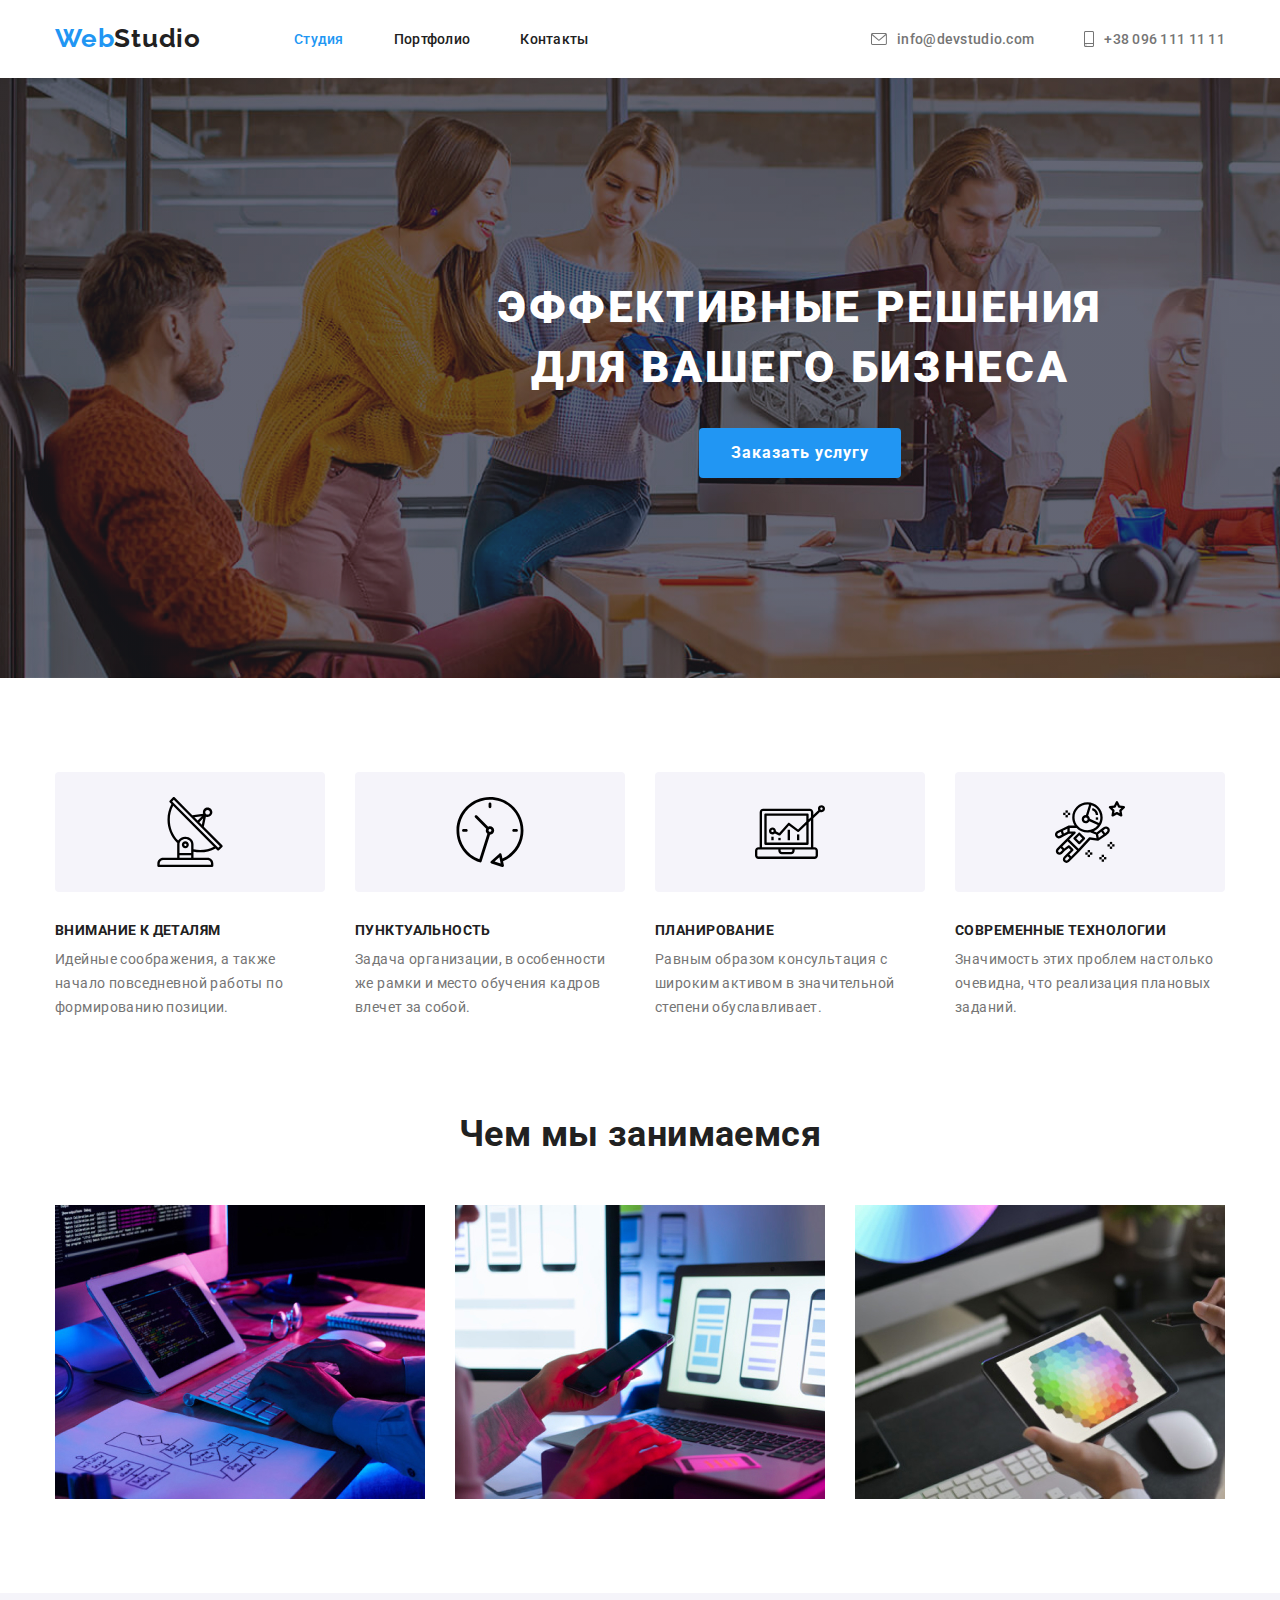
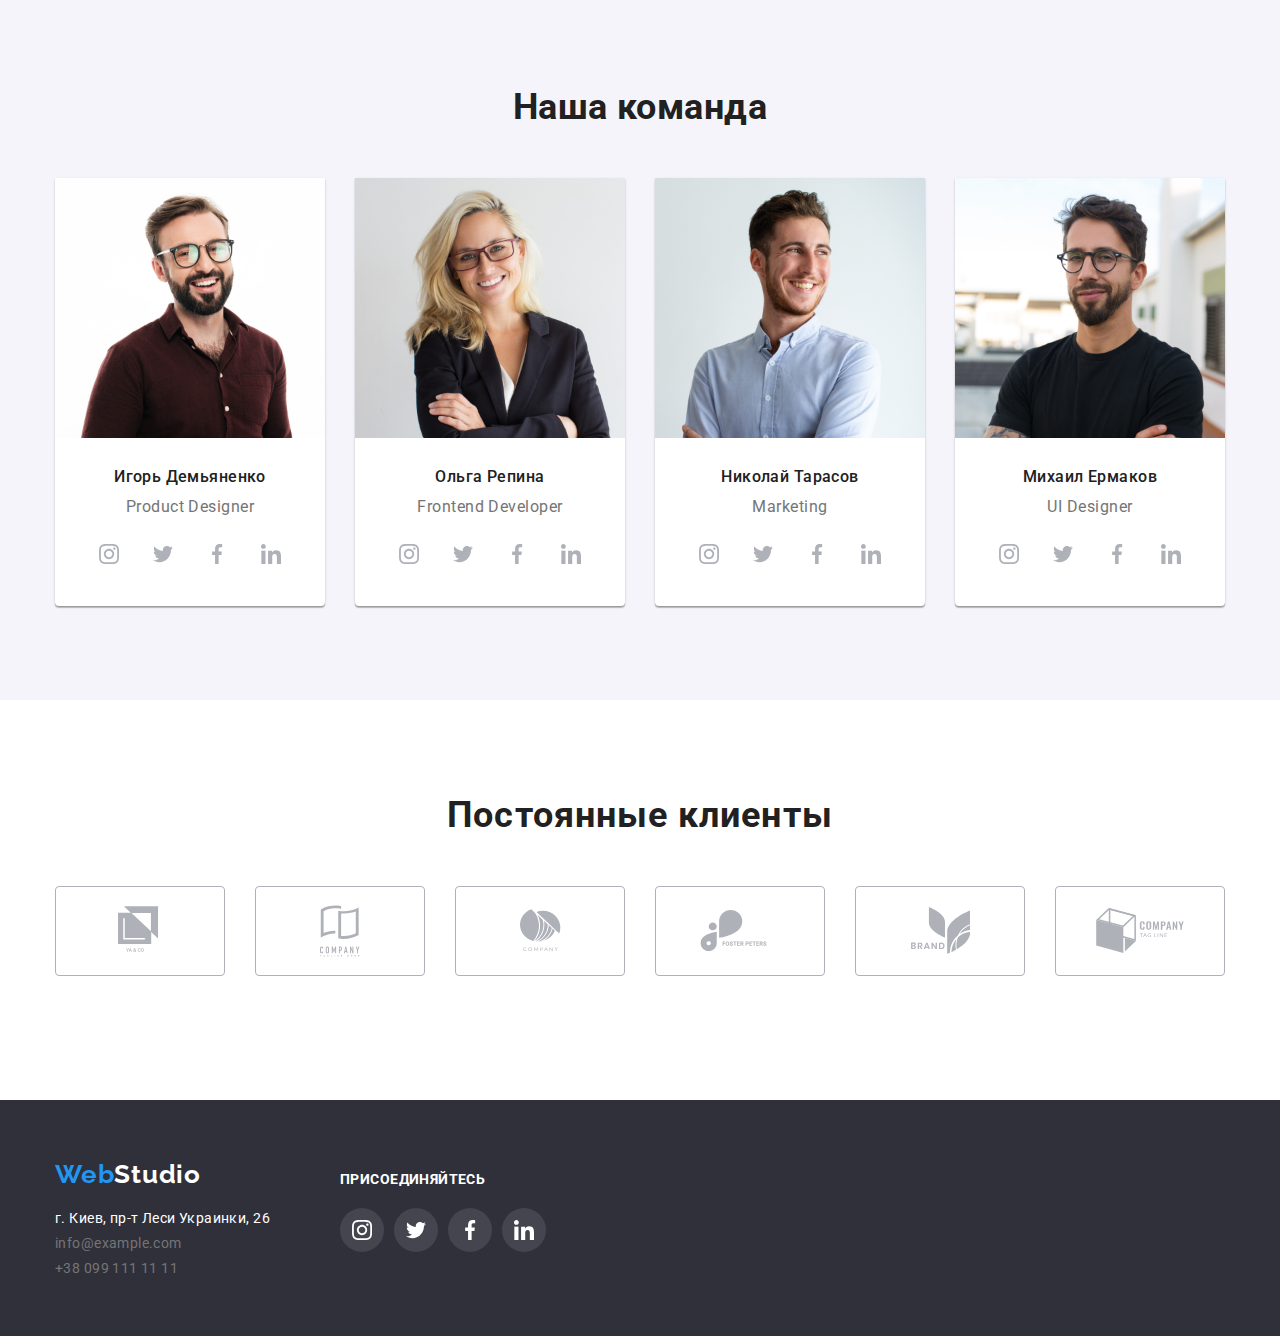
==== homework5/index.html @ 6146c53e "Add files via upload" ====
<!DOCTYPE html>
<html lang="ru-UA">
  <head>
    <meta charset="UTF-8" />
    <meta name="viewport" content="width=device-width, initial-scale=1.0" />
    <title>Студия</title>
    <link href="https://fonts.googleapis.com/css2?family=Raleway:wght@700&display=swap" rel="stylesheet">
    <link href="https://fonts.googleapis.com/css2?family=Raleway:wght@700&family=Roboto:wght@400;500;700;900&display=swap" rel="stylesheet">
    <link rel="stylesheet" href=" https://cdnjs.cloudflare.com/ajax/libs/modern-normalize/1.0.0/modern-normalize.min.css">
    <link rel="stylesheet" href="css/style.css">
  </head>
  <body>
    <header class="header">
      <div class="container header-container">
      <nav class="navigation">
        <a href="./" class="logohed link">Web<span class="logo-first">Studio</span></a>
        <ul class="list menu">
          <li class="menu-item current"><a href="" class="studio link menu-link current">Студия</a></li>
          <li class="menu-item"><a href="portfolio.html" class="link menu-link">Портфолио</a></li>
          <li class="menu-item"><a href="#contacs" class="link menu-link">Контакты</a></li>
        </ul>
      </nav>
        <ul class="list menu">
          <li class="menu-item">
            <a href="mailto:info@devstudio.com" class="mail link">
            <svg class="contacts-icon-mail">
              <use href="./img/sprite.svg.svg#envelope-hover">
              </use>
          </svg>
          info@devstudio.com</a>
          </li>
          <li class="menu-item">
            <a href="tel:+380961111111" class="phone link"> 
            <svg class="contacts-icon-phone">
              <use href="./img/sprite.svg.svg#Vector">
              </use>
          </svg>
          +38 096 111 11 11</a>
          </li>
        </ul>
      </div>
    </header>
      <section class="hero dark-bg hero-bag ">
        <div class="container-hero ">
          <div class="hero-content">
        <h1 class="page-title title">Эффективные решения <br> для вашего бизнеса</h1>
        <button type="button" class="btn hero-btn">Заказать услугу</button>
          </div>
        </div>
      </section>
    <section class="about">
      <div class="container">
        <h2 class="visually-hidden">Плюсы команды</h2>
      <ul class="list skills-list">
        <li class="skills-item">
          <div class="grey-box">
            <svg width="70" height="70">
                <use href="./img/sprite.svg.svg#antenna-1"></use>
            </svg>
        </div>
          <h3 class="zadacha title">Внимание к деталям</h3>
          <p class="text">
            Идейные соображения, а также начало повседневной работы по
            формированию позиции.
          </p>
        </li>
        <li class="skills-item">
          <div class="grey-box">
            <svg width="70" height="70">
                <use href="./img/sprite.svg.svg#clock-1"></use>
            </svg>
        </div>
          <h3 class="zadacha title">Пунктуальность</h3>
          <p class="text">
            Задача организации, в особенности же рамки и место обучения кадров
            влечет за собой.
          </p>
        </li>
        <li class="skills-item">
          <div class="grey-box">
            <svg width="70" height="70">
                <use href="./img/sprite.svg.svg#diagram-1"></use>
            </svg>
        </div>
          <h3 class="zadacha title">Планирование</h3>
          <p class="text">
            Равным образом консультация с широким активом в значительной степени
            обуславливает.
          </p>
        </li>
        <li class="skills-item">
          <div class="grey-box">
            <svg width="70" height="70">
                <use href="./img/sprite.svg.svg#astronaut-1"></use>
            </svg>
        </div>
          <h3 class="zadacha title">Современные технологии</h3>
          <p class="text">
            Значимость этих проблем настолько очевидна, что реализация плановых
            заданий.
          </p>
        </li>
      </ul>
    </div>
    </section>
  
    <section class="about whatwedo">
      <div class="container">
      <h2 class="whatwedo title section-title">Чем мы занимаемся</h2>
      <ul class="list whatwedo-list ">
        <li class="whatwedo-item">
          <img
            src="img/img.jpg"
            width="370"
            height="294"
            alt="написание кода"
          />
        </li>
        <li class="whatwedo-item">
          <img
            src="img/img(1).jpg"
            width="370"
            height="294"
            alt="создание приложений"
          />
        </li>
        <li class="whatwedo-item">
          <img
            src="img/img(2).jpg"
            width="370"
            height="294"
            alt="дизайнер с планшетом"
          />
        </li>
      </ul>
    </div>
    </section>
  
    <section class=" about team-bg">
      <div class="container">
      <h2 class="title section-title">Наша команда</h2>
      <ul class="list team-list">
        <li class="team-item">
          <img class="photo-team"
            src="img/img(3).jpg"
            width="270"
            height="260"
            alt="Игорь Демьяненко.Product Designer."
          />
          <h3 class="name">Игорь Демьяненко</h3>
          <p class="team-position">Product Designer</p>
          <ul class="list social-icons">
            <li class="social-icons-item">
              <a href="https://instagram.com/" target="_blank" rel="noopener noreferer" aria-label="Instagram">
                <div class="circle">
             <svg class="social-icons-svg">
               <use href="./img/sprite.svg.svg#instagram-2"></use>
             </svg>
            </div>
             </a>
           </li>
              <li class="social-icons-item">
                <a href="https://twitter.com/" target="_blank" rel="noopener noreferer" aria-label="Twitter">
                  <div class="circle">
               <svg class="social-icons-svg">
                 <use href="./img/sprite.svg.svg#twitter-1"></use>
               </svg>
              </div>
             </a>
           </li>
              <li class="social-icons-item">
                <a href="https://facebook.com/" target="_blank" rel="noopener noreferer" aria-label="Facebook">
                  <div class="circle">
                    <svg class="social-icons-svg">
                      <use href="./img/sprite.svg.svg#facebook-1"></use>
                    </svg>
                   </div>
             </a>
           </li>
              <li class="social-icons-item">
                <a href="https://linkedin.com/" target="_blank" rel="noopener noreferer" aria-label="Linkedin">
                  <div class="circle">
               <svg class="social-icons-svg">
                 <use href="./img/sprite.svg.svg#linkedin-1"></use>
               </svg>
              </div>
             </a>
           </li>
           </ul>
        </li>
        <li class="team-item">
          <img class="photo-team"
            src="img/img(4).jpg"
            width="270"
            height="260"
            alt="Ольга Репина.Frontend Developer."
          />
          <h3 class="name">Ольга Репина</h3>
          <p class="team-position">Frontend Developer</p>
          <ul class="list social-icons">
            <li class="social-icons-item">
              <a href="https://instagram.com/" target="_blank" rel="noopener noreferer" aria-label="Instagram">
                <div class="circle">
             <svg class="social-icons-svg">
               <use href="./img/sprite.svg.svg#instagram-2"></use>
             </svg>
            </div>
             </a>
           </li>
              <li class="social-icons-item">
                <a href="https://twitter.com/" target="_blank" rel="noopener noreferer" aria-label="Twitter">
                  <div class="circle">
               <svg class="social-icons-svg">
                 <use href="./img/sprite.svg.svg#twitter-1"></use>
               </svg>
              </div>
             </a>
           </li>
              <li class="social-icons-item">
                <a href="https://facebook.com/" target="_blank" rel="noopener noreferer" aria-label="Facebook">
                  <div class="circle">
                    <svg class="social-icons-svg">
                      <use href="./img/sprite.svg.svg#facebook-1"></use>
                    </svg>
                   </div>
             </a>
           </li>
              <li class="social-icons-item">
                <a href="https://linkedin.com/" target="_blank" rel="noopener noreferer" aria-label="Linkedin">
                  <div class="circle">
               <svg class="social-icons-svg">
                 <use href="./img/sprite.svg.svg#linkedin-1"></use>
               </svg>
              </div>
             </a>
           </li>
           </ul>
        </li>
        <li class="team-item">
          <img class="photo-team"
            src="img/img(5).jpg"
            width="270"
            height="260"
            alt="Николай Тарасов.Marketing."
          />
          <h3 class="name">Николай Тарасов</h3>
          <p class="team-position">Marketing</p>
          <ul class="list social-icons">
            <li class="social-icons-item">
              <a href="https://instagram.com/" target="_blank" rel="noopener noreferer" aria-label="Instagram">
                <div class="circle">
             <svg class="social-icons-svg">
               <use href="./img/sprite.svg.svg#instagram-2"></use>
             </svg>
            </div>
             </a>
           </li>
              <li class="social-icons-item">
                <a href="https://twitter.com/" target="_blank" rel="noopener noreferer" aria-label="Twitter">
                  <div class="circle">
               <svg class="social-icons-svg">
                 <use href="./img/sprite.svg.svg#twitter-1"></use>
               </svg>
              </div>
             </a>
           </li>
              <li class="social-icons-item">
                <a href="https://facebook.com/" target="_blank" rel="noopener noreferer" aria-label="Facebook">
                  <div class="circle">
                    <svg class="social-icons-svg">
                      <use href="./img/sprite.svg.svg#facebook-1"></use>
                    </svg>
                   </div>
             </a>
           </li>
              <li class="social-icons-item">
                <a href="https://linkedin.com/" target="_blank" rel="noopener noreferer" aria-label="Linkedin">
                  <div class="circle">
               <svg class="social-icons-svg">
                 <use href="./img/sprite.svg.svg#linkedin-1"></use>
               </svg>
              </div>
             </a>
           </li>
           </ul>
        </li>
        <li class="team-item">
          <img class="photo-team"
            src="img/img(6).jpg"
            width="270"
            height="260"
            alt="Михаил Ермаков.UI Designe"
          />
          <h3 class="name">Михаил Ермаков</h3>
          <p class="team-position">UI Designer</p>
          <ul class="list social-icons">
            <li class="social-icons-item">
              <a href="https://instagram.com/" target="_blank" rel="noopener noreferer" aria-label="Instagram">
                <div class="circle">
             <svg class="social-icons-svg">
               <use href="./img/sprite.svg.svg#instagram-2"></use>
             </svg>
            </div>
             </a>
           </li>
              <li class="social-icons-item">
                <a href="https://twitter.com/" target="_blank" rel="noopener noreferer" aria-label="Twitter">
                  <div class="circle">
               <svg class="social-icons-svg">
                 <use href="./img/sprite.svg.svg#twitter-1"></use>
               </svg>
              </div>
             </a>
           </li>
              <li class="social-icons-item">
                <a href="https://facebook.com/" target="_blank" rel="noopener noreferer" aria-label="Facebook">
                  <div class="circle">
                    <svg class="social-icons-svg">
                      <use href="./img/sprite.svg.svg#facebook-1"></use>
                    </svg>
                   </div>
             </a>
           </li>
              <li class="social-icons-item">
                <a href="https://linkedin.com/" target="_blank" rel="noopener noreferer" aria-label="Linkedin">
                  <div class="circle">
               <svg class="social-icons-svg">
                 <use href="./img/sprite.svg.svg#linkedin-1"></use>
               </svg>
              </div>
             </a>
           </li>
           </ul>
        </li>
      </ul>
    </div>
    </section>
    <section class="section-clients">
      <div class="container">
        <h3 class="title section-title client">Постоянные клиенты</h3>
        <ul class="list social-icons">
          <li class="company-icons-item">
            <a href="">
            <div class="clients-box"><svg class="client-svg" width="44.27" height="49.23">
              <use href="./img/sprite.svg.svg#logo-1"></use>
            </svg>
          </div>
        </a>
          </li>
          <li class="company-icons-item ">
            <a href="">
            <div class="clients-box"><svg class="client-svg" width="40" height="52">
              <use href="./img/sprite.svg.svg#logo-2"></use>
            </svg>
          </div>
        </a>
          </li>
          <li class="company-icons-item ">
            <a href="">
            <div class="clients-box"><svg class="client-svg" width="41" height="42.6">
              <use href="./img/sprite.svg.svg#logo-3"></use>
            </svg>
          </div>
        </a>
          </li>
          <li class="company-icons-item ">
            <a href="">
            <div class="clients-box"><svg class="client-svg client-svg4">
              <use href="./img/sprite.svg.svg#logo-4"></use>
            </svg>
          </div>
        </a>
          </li>
          <li class="company-icons-item ">
            <a href="">
            <div class="clients-box"><svg class="client-svg" width="59" height="47">
              <use href="./img/sprite.svg.svg#logo-5"></use>
            </svg>
          </div>
        </a>
          </li>
          <li class="company-icons-item ">
            <a href="">
            <div class="clients-box"><svg class="client-svg" width="88.48" height="45.44">
              <use href="./img/sprite.svg.svg#logo-6"></use>
            </svg>
          </div>
        </a>
          </li>
        </ul>
      </div>
    </section>
  
    <footer class="fotter dark-bg">
      <div class="wrapper container">
      <div>
      <a href="./" class="logofot link">Web<span class="logo-part">Studio</span></a>
      <address id="contacs">
      <ul class="list">
          <li class="footer-item"><a class="address link" href="https://goo.gl/maps/JA8xkYr5c1R22i3h6" target="_blank" rel="noopener noreferer">г. Киев, пр-т Леси Украинки, 26</a></li>
          <li class="footer-item"><a href="mailto:info@example.com" class=" link"> info@example.com</a>
          </li>
          <li class="footer-item"><a href="tel:+380991111111" class=" link"> +38 099 111 11 11</a> 
          </li>
      </ul>
    </address>
      </div>
      <div class="join">
        <p class="join-title">Присоединяйтесь</p>
        <ul class="list join-list">
            <li class="join-item">
                <a href="">
                    <div class="join-circle">
                        <svg class="join-icons">
                            <use href="./img/sprite.svg.svg#instagram-2">
                            </use>
                        </svg>
                    </div>
                </a>
            </li>
            <li class="join-item">
                <a href="">
                    <div class="join-circle">
                        <svg class="join-icons">
                            <use href="./img/sprite.svg.svg#twitter-1">
                            </use>
                        </svg>
                    </div>
                </a>
            </li>
            <li class="join-item">
                <a href="">
                    <div class="join-circle">
                        <svg class="join-icons">
                            <use href="./img/sprite.svg.svg#facebook-1">
                            </use>
                        </svg>
                    </div>
                </a>
            </li>
            <li class="join-item">
                <a href="">
                    <div class="join-circle">
                        <svg class="join-icons">
                            <use href="./img/sprite.svg.svg#linkedin-1">
                            </use>
                        </svg>
                    </div>
                </a>
            </li>
        </ul>
    </div>
    </div>
    </footer>
  </body>
</html>
---- homework5/css/style.css ----
:root {
    --main-text-cl: #757575;
    --accent-cl: #2196F3;
    --black-cl: #212121;
    --white-cl: #FFFFFF;
    --dark-bg-cl: #2F303A;
    --grey-bag-cl: #F5F4FA;
    --social-cl: #AFB1B8;
    --rgb: rgba(255, 255, 255, 0.6)
    --join-sircle: rgba(255, 255, 255, 0.1);
}
html {
    box-sizing: border-box;
}
*,
*::before,
*::after {
  box-sizing: inherit;
}
body {
    margin: 0px;
    padding: 0px;
    font-family: Roboto, sans-serif;
    font-size: 14px;
    line-height: 1,71;
    letter-spacing: 0.03em;
    color: var(--main-text-cl);
}
h1,
h2,
h3,
h4,
p {
    margin-top: 0;
}
p {
    margin-bottom: 50px;
}

img {
    display: block;
    max-width: 100%;
    height: auto;
}
address {
    font-style: normal;
}
.visually-hidden {
    position: absolute !important;
    clip: rect(1px 1px 1px 1px);
    clip: rect(1px, 1px, 1px, 1px);
    padding: 0 !important;
    border: 0 !important;
    height: 1px !important;
    width: 1px !important;
    overflow: hidden;
}
.container {
    width: 1200px;
    padding-left: 15px;
    padding-right: 15px;
    margin-right: auto;
    margin-left: auto;
}

.list {
    list-style: none;
    margin: 0;
    padding: 0;
}
.skills-list {
    display: flex;
    flex-wrap: wrap;
    margin-left: -30px;
    margin-top: -30px;
 }
.footerlist {
    list-style: none;
}
.link {
    color: inherit;
    text-decoration: none;
}

.link:hover,
.link:focus {
    color: var(--accent-cl);
}

.social-icons {
    display: flex;
    justify-content: center;
    margin-bottom: 30px;
}
.social-icons-svg {
    width: 20px;
    height: 20px;
    fill: var(--social-cl);
}

.social-icons-item:not(:last-child) {
    margin-right: 10px;
}
.company-icons-item:not(:last-child) {
    margin-right: 30px;
}
.company-icons-link {
    display: flex;
    justify-content: center;
    align-items: center;
    width: 45px;
    height: 50px;
    background-color: var(--white-cl);
    
}
.header {
    background-color: var(--white-cl);
    margin-top: 24px;
    margin-bottom: 24px;
}
.header-container {
    display: flex;
    align-items: center;
    justify-content: flex-end;
}
.header .logohed {
    margin-right: 93px;
}
.header .mail-link {
    margin-right: 50px;
}
.header-menu-item:not(:last-child) {
    margin-right: 50px;
}
.navigation {
    display: flex;
    align-items: center;
    margin-right: auto;
}
.menu {
    display: inline-flex;
}
.menu-item:not(:last-child) {
    margin-right: 50px;
}
.logohed {
    font-family: Raleway,sans-serif;
    font-weight: bold;
    font-size: 26px;
    line-height: 1,192;
    letter-spacing: 0.03em;
    color: var(--accent-cl);
}
.logofot {
    font-family: Raleway,sans-serif;
    font-weight: bold;
    font-size: 26px;
    line-height: 1,192;
    letter-spacing: 0.03em;
    color: var(--accent-cl);

}
.logo-first {
    color: var(--black-cl);
}
.logo-part {
    color: var(--white-cl);
}
.phone {
    display: flex;
    justify-content: center;
    align-items: center;
    font-weight: 500;
    font-size: 14px;
    line-height: 1,144;
    letter-spacing: 0.02em;
    color: var(--main-text-cl);
}
.mail {
    display: flex;
    justify-content: center;
    align-items: center;
    font-weight: 500;
    font-size: 14px;
    line-height: 1,144;
    letter-spacing: 0.02em;
    color: var(--main-text-cl);
}
.contacts-icon-mail {
    width: 16px;
    height: 12px;
    fill: currentColor;
    margin-right: 10px;
}
.contacts-icon-phone {
    width: 10px;
    height: 16px;
    margin-right: 10px;
    fill: var(--main-text-cl);
}
.link:hover .contacts-icon-mail,
.link:focus .contacts-icon-mail,
.link:hover .contacts-icon-phone,
.link:focus .contacts-icon-phone {
    fill: var(--accent-cl);

}
.address {
    color: var(--white-cl);
}
.menu-link {
    font-weight: 500;
    font-size: 14px;
    line-height: 1,144;
    letter-spacing: 0.02em;
    color: var(--black-cl);
}
.studio:hover,
.studio:focus {
    color: var(--accent-cl);
}
.studio {
    color: var(--black-cl);
}
.current {
    color: var(--accent-cl);
}
.hero {
    padding-top: 200px;
    padding-bottom: 200px;
}
.hero-content {
    text-align: center;
}
.hero-bag {
    min-width: 1600px;
    background-image: linear-gradient(
      to right,
      rgba(47, 48, 58, 0.4),
      rgba(47, 48, 58, 0.4)
    ),
    url(../img/img.hero.jpg);
    background-repeat: no-repeat;
    background-position: center;
}
   
.btn {
    /* Заказать услугу */
    cursor: pointer;
    display: inline-block;
    font-family: inherit;
    font-size: 16px;
    text-align: center;
    border: none;
    border-radius: 4px;
}


.hero-btn {
    font-weight: 700;
    line-height: 1.875;
    letter-spacing: 0.06em;
    min-width: 200px;
    padding: 10px 32px;
    background-color: var(--accent-cl);
    color: var(--white-cl);
}
  .btn:hover,
  .btn:focus {
  background-color: rgba(33, 150, 243, 0.75);
  box-shadow: 0px 3px 1px rgba(0, 0, 0, 0.1), 0px 1px 2px rgba(0, 0, 0, 0.08),
    0px 2px 2px rgba(0, 0, 0, 0.12);
    color: var(--white-cl);
}

.btn:active {
  background-color: rgba(33, 150, 243, 0.5);
  box-shadow: 0px 3px 1px rgba(0, 0, 0, 0.1), 0px 1px 2px rgba(0, 0, 0, 0.08),
    0px 2px 2px rgba(0, 0, 0, 0.12);
}

.potfolio-btn {
    padding: 6px 22px;
    font-weight: 500;
    line-height: 1.625;
    background-color: var(--grey-bag-cl);
}

.about {
    padding-top: 94px;
    padding-bottom: 94px;
}
.grey-box {
    display: flex;
  width: 270px;
  height: 120px;
  background-color: var(--grey-bag-cl);
  margin-bottom: 30px;
  border-radius: 4px;
  justify-content: center;
  align-items: center;
}

.potfolio-menu-item:not(:last-child) {
    margin-right: 8px;
}
.skills-item {
    margin-left: 30px;
    margin-top: 30px;
    flex-basis: calc(100% / 4 - 30px);
  }
.zadacha {
    font-size: 14px;
    line-height: 1,144;
    letter-spacing: 0.03em;
    text-transform: uppercase;
    margin-bottom: 10px;  
}
.text {
    margin-bottom: 0px;
    line-height: 1.714;
}
.text:not(:last-child) {
    margin-right: 30px;
}
.whatwedo {
    padding-top: 0;  
}
.whatwedo-list {
    display: flex; 
    flex-wrap: wrap;
    margin-top: -30px;
    margin-left: -30px;  
}
.whatwedo-item {
    padding-bottom: 0;
    margin-top: 30px;
    margin-left: 30px;
    flex-basis: calc(100% / 3 - 30px);
    
}
.team-bg {
    background-color: var(--grey-bag-cl);
}
.team-list {
    display: flex;
    flex-wrap: wrap;
    margin-top: -30px;
    margin-left: -30px;
}
.team-item {
    margin-top: 30px;
    margin-left: 30px;
    flex-basis: calc(100% / 4 - 30px);
    background-color: var(--white-cl);
    box-shadow: 0px 1px 3px rgba(0, 0, 0, 0.12), 0px 1px 1px rgba(0, 0, 0, 0.14), 0px 2px 1px rgba(0, 0, 0, 0.2);
    border-radius: 0px 0px 4px 4px;
}
.photo-team {
    margin-bottom: 30px;
}

.title {
    font-weight: 700;
    color: var(--black-cl);
}

.section-clients {
    padding: 94px 0;
}

.client {
    font-family: Roboto;
    font-style: normal;
    font-weight: bold;
    font-size: 36px;
    line-height: 42px;
    text-align: center;
    letter-spacing: 0.03em;
}
.page-title {
    margin-bottom: 30px;
    max-width: 696px;
    color: var(--white-cl);
    font-size: 44px;
    font-weight: 900;
    line-height: 1.36;
    letter-spacing: 0.06em;
    text-transform: uppercase;
    margin-right: auto;
    margin-left: auto;
}

.client-svg {
    fill: var(--social-cl);
}

.client-svg4 {
    width: 80px;
    height: 42px;
}

.client-border:not(:last-child) {
    margin-right: 30px;
}
.clients-box {
    width: 170px;
    height: 90px;
    border: 1px solid var(--social-cl);
    border-radius: 4px;
    display: flex;
    justify-content: center;
    align-items: center;
}

 .clients-box:hover,
 .clients-box:focus {
    border: 1px solid var(--accent-cl)
}
.clients-box:hover .client-svg,
.clients-box:hover .client-svg,
.clients-box:focus .client-svg,
.clients-box:focus .client-svg {
    fill: var(--accent-cl);
} 

.section-title {
    margin-bottom: 50px;
    font-size: 36px;
    line-height: 1,167; 
    text-align: center;
}
.name {
    font-weight: 500;
    font-size: 16px;
    line-height: 1,187;
    text-align: center;
    color: var(--black-cl);
    margin-bottom: 10px;    
}
.team-position {
    letter-spacing: 0.03em;
    color: var(--main-text-cl);
    margin-bottom: 16px;
    font-size: 16px;
    line-height: 1.188;
    text-align: center;
}
.circle {
    width: 44px;
    height: 44px;
    border-radius: 50%;
    background-color: var(--white-cl);
    display: flex;
    justify-content: center;
    align-items: center;
}
.circle:hover,
.circle:focus {
    background-color: var(--accent-cl);
}
.circle:hover .social-icons-svg,
.circle:focus .social-icons-svg {
  fill: var(--white-cl);
}

.label {
    font-weight: normal;
    font-size: 16px;
    line-height: 1,18;
    text-align: center;
    color: var(--main-text-cl);
}
.join {
    margin-left: 70px;
    margin-right: auto;
}
.join-title {
    margin-top: 12px;
    margin-bottom: 20px;
    font-weight: bold;
    font-size: 14px;
    line-height: 1.14;
    letter-spacing: 0.03em;
    text-transform: uppercase;
    color: var(--white-cl);
}
.join-list {
    display: flex;
}

.join-item:not(:last-child) {
    margin-right: 10px;
}

.join-circle {
    width: 44px;
    height: 44px;
    border-radius: 50%;
    background-color: rgba(255, 255, 255, 0.1);
    display: flex;
    justify-content: center;
    align-items: center;
}
.join-icons {
    width: 20px;
    height: 20px;
    fill: var(--white-cl);
}
.join-circle:hover,
.join-circle:focus {
  background-color: var(--accent-cl);
}
.portfolio {
    padding: 94px 0px;
}
.portfolio-nav {
    margin-bottom: 50px;
}
.portfolio-menu-list {
    display: flex;
    justify-content: center;
}
.fotter {
    padding-top: 60px;
    padding-bottom: 60px;
}

.wrapper {
    display: flex;
}

.fotter .logofot {
  display: inline-block;
  margin-bottom: 20px;
}
.footer-item:not(:last-child) {
    margin-bottom: 9px;
  }
.dark-bg {
    background-color: var(--dark-bg-cl);
}

.portfolio-name {
    padding: 0 24px;
    margin-bottom: 4px;
    font-weight: 700;
    font-size: 18px;
    line-height: 2;
    letter-spacing: 0.06em;
    color: var(--black-cl);
}
.site-menu {
    padding: 0 24px 20px;
    margin-bottom: 0;
    font-size: 16px;
    line-height: 1.875;
    color: var(--main-text-cl);
}
.potfolio-menu {
    display: flex;
    flex-wrap: wrap;
    margin-left: -30px;
    margin-top: -30px;
}
.portfolio-item {
    border: 1px solid #eeeeee;
    margin-left: 30px;
    margin-top: 30px;
    flex-basis: calc(100% / 3 - 30px);
}
.portfolio-item:focus,
.portfolio-item:hover {
    box-sizing: border-box;
    box-shadow: 0px 1px 1px rgba(0, 0, 0, 0.12), 0px 4px 4px rgba(0, 0, 0, 0.06), 1px 4px 6px rgba(0, 0, 0, 0.16);
}
.portfolio-photo {
    margin-bottom: 20px;
}
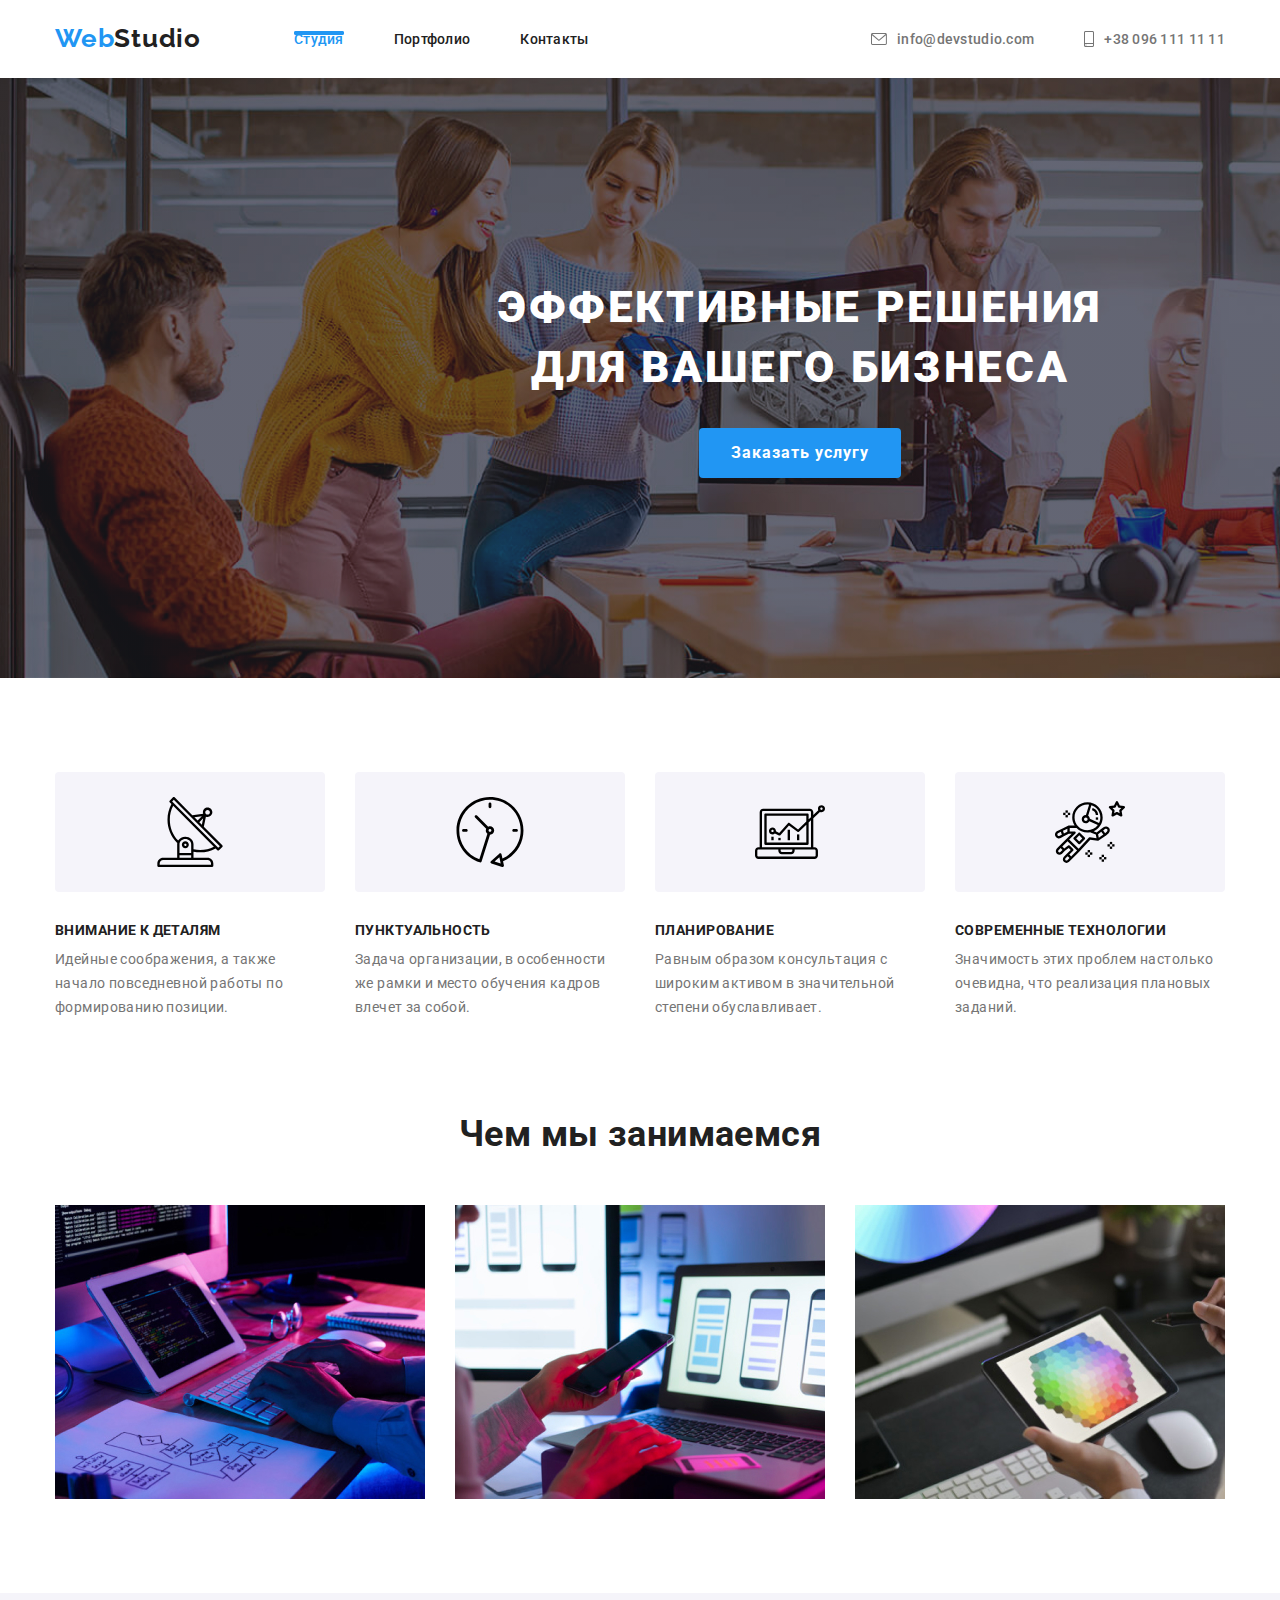
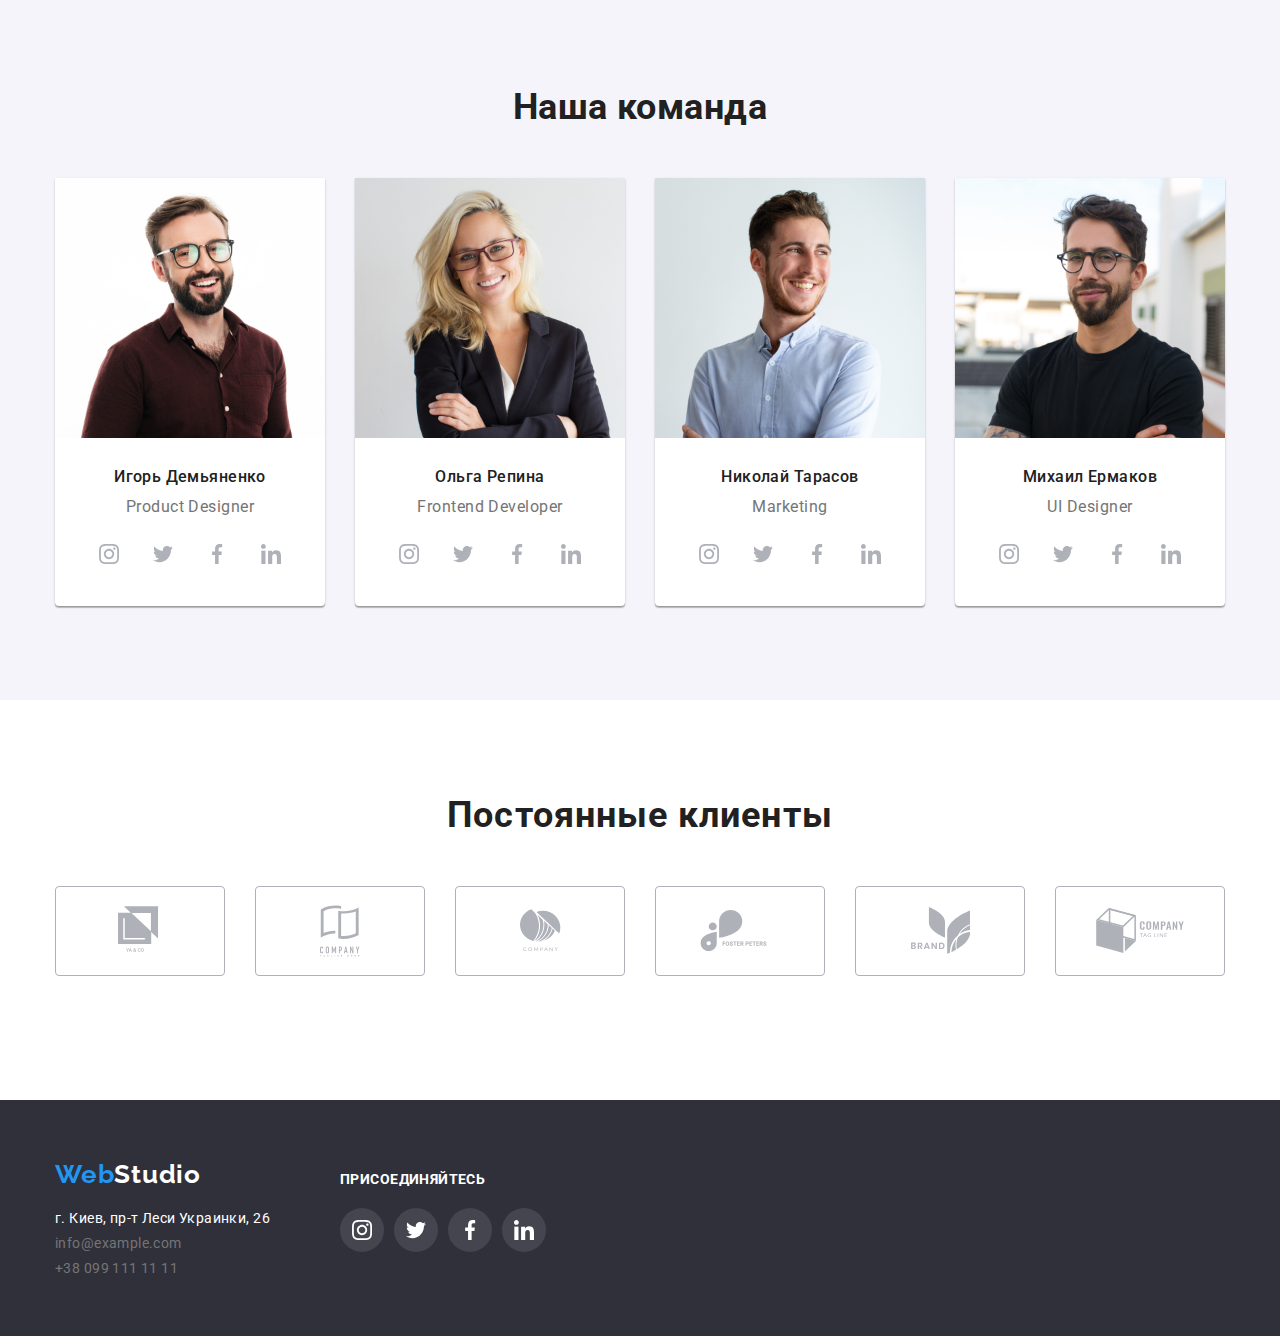
==== commit 0094e04f: "добавлено модальное окно" ====
--- a/homework5/index.html
+++ b/homework5/index.html
@@ -44,7 +44,7 @@
         <div class="container-hero ">
           <div class="hero-content">
         <h1 class="page-title title">Эффективные решения <br> для вашего бизнеса</h1>
-        <button type="button" class="btn hero-btn">Заказать услугу</button>
+        <button type="button" class="btn hero-btn" data-modal-open>Заказать услугу</button>
           </div>
         </div>
       </section>
@@ -109,28 +109,34 @@
       <h2 class="whatwedo title section-title">Чем мы занимаемся</h2>
       <ul class="list whatwedo-list ">
         <li class="whatwedo-item">
+          <a class="link disctops" href="">
           <img
             src="img/img.jpg"
             width="370"
             height="294"
             alt="написание кода"
           />
+          <!-- <p class="disctop">Десктопные приложения</p> -->
+        </a>
         </li>
         <li class="whatwedo-item">
+          
           <img
             src="img/img(1).jpg"
             width="370"
             height="294"
             alt="создание приложений"
           />
+          <!-- <p>Десктопные приложения</p> -->
         </li>
         <li class="whatwedo-item">
-          <img
+          <img 
             src="img/img(2).jpg"
             width="370"
             height="294"
             alt="дизайнер с планшетом"
           />
+          <!-- <p>Десктопные приложения</p> -->
         </li>
       </ul>
     </div>
@@ -452,5 +458,19 @@
     </div>
     </div>
     </footer>
+    <div class="backdrop is-hidden" data-modal>
+      <div class="modal">
+          <button class="close-button" type="button" data-modal-close>
+              <svg width="30" height="30" fill="none" xmlns="http://www.w3.org/2000/svg">
+                  <circle cx="15" cy="15" r="15" fill="#fff" />
+                  <circle cx="15" cy="15" r="14.5" stroke="#000" stroke-opacity=".1" />
+                  <path
+                      d="M21 10.108L19.892 9 15.5 13.392 11.108 9 10 10.108l4.392 4.392L10 18.892 11.108 20l4.392-4.392L19.892 20 21 18.892 16.608 14.5 21 10.108z"
+                      fill="#000" />
+              </svg>
+          </button>
+      </div>
+  </div>
+  <script src="./js/modal.js"></script>
   </body>
 </html>
--- a/homework5/css/style.css
+++ b/homework5/css/style.css
@@ -8,6 +8,7 @@
     --social-cl: #AFB1B8;
     --rgb: rgba(255, 255, 255, 0.6)
     --join-sircle: rgba(255, 255, 255, 0.1);
+    --bkg-drop: rgba(0, 0, 0, 0.2);
 }
 html {
     box-sizing: border-box;
@@ -215,6 +216,25 @@
     letter-spacing: 0.02em;
     color: var(--black-cl);
 }
+/* линия для меню в хедере */
+.current::after {
+    content: "";
+    width: 100%;
+    height: 4px;
+    background: var(--accent-cl);
+    border-radius: 2px;
+  
+    position: absolute;
+    left: 0;
+    bottom: -50,5px;
+}
+   .current {
+    color: var(--accent-cl);
+}
+   .menu-item {
+    position: relative;
+}
+ 
 .studio:hover,
 .studio:focus {
     color: var(--accent-cl);
@@ -339,6 +359,95 @@
     flex-basis: calc(100% / 3 - 30px);
     
 }
+
+/* .disctop{
+    font-family: Roboto;
+    font-style: normal;
+    font-weight: bold;
+    font-size: 14px;
+    line-height: 1.14;
+    text-align: center;
+    letter-spacing: 0.03em;
+    text-transform: uppercase;
+    color: var(--white-cl);
+    
+}
+.disctop::after {
+    content: "";
+    position: absolute;
+    top: 50%;
+    left: 50%;
+    width: 100%;
+    height: 100%;
+    background-color: rgba(47, 48, 58, 0.8);
+    
+    
+}
+.disctops {
+    position: relative;
+}
+.disctop  {
+    position: absolute;
+    top: 50%;
+    left: 50%;
+    transform: translate(-50%, -50%);
+    margin-bottom: 0px;
+    
+
+} */
+/* модальное окно */
+.close-button {
+    display: block;
+    width: 30px;
+    height: 30px;
+    padding: 0;
+    margin-top: 8px;
+    margin-right: 8px;
+    margin-left: auto;
+    justify-content: center;
+    align-items: center;
+    background-color: var(--white-cl);
+    border: hidden;
+  }
+  .backdrop.is-hidden {
+    visibility: hidden;
+    opacity: 0;
+    pointer-events: none;
+  }
+  
+  .backdrop.is-hidden .modal {
+    transform: translate(-50%, -50%) scale(0.1);
+  }
+  
+  .backdrop {
+    position: fixed;
+    top: 0;
+    left: 0;
+    width: 100%;
+    height: 100%;
+    background-color: var(--bkg-drop);
+  
+    visibility: visible;
+    opacity: 1;
+    z-index: 99;
+    transition: opacity 250ms cubic-bezier(0.4, 0, 0.2, 1);
+  }
+  
+  .modal {
+    position: absolute;
+    width: 528px;
+    height: 581px;
+    top: 50%;
+    left: 50%;
+    background-color: var(--white-cl);
+    box-shadow: 0px 1px 3px rgba(0, 0, 0, 0.12), 0px 1px 1px rgba(0, 0, 0, 0.14),
+      0px 2px 1px rgba(0, 0, 0, 0.2);
+    border-radius: 4px;
+  
+    transform: translate(-50%, -50%) scale(1);
+    transition: transform 250ms cubic-bezier(0.4, 0, 0.2, 1);
+  }
+
 .team-bg {
     background-color: var(--grey-bag-cl);
 }
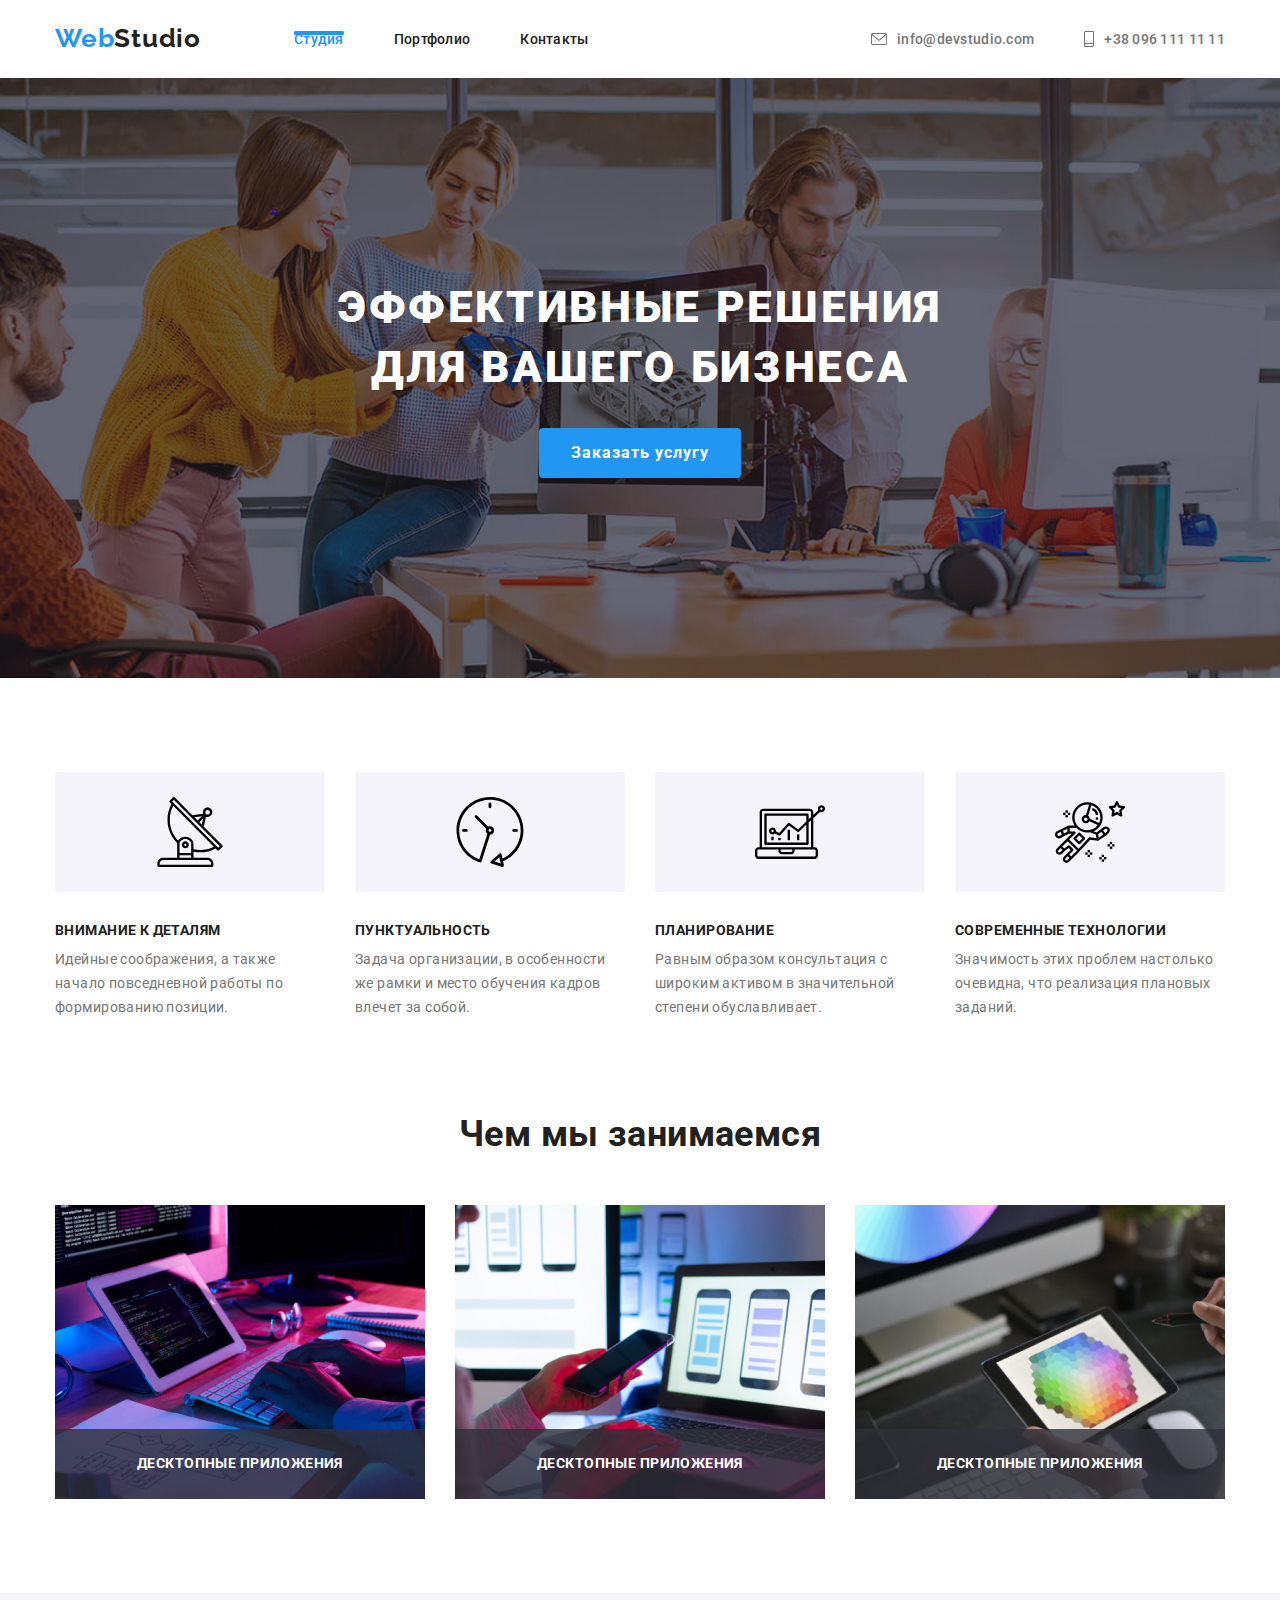
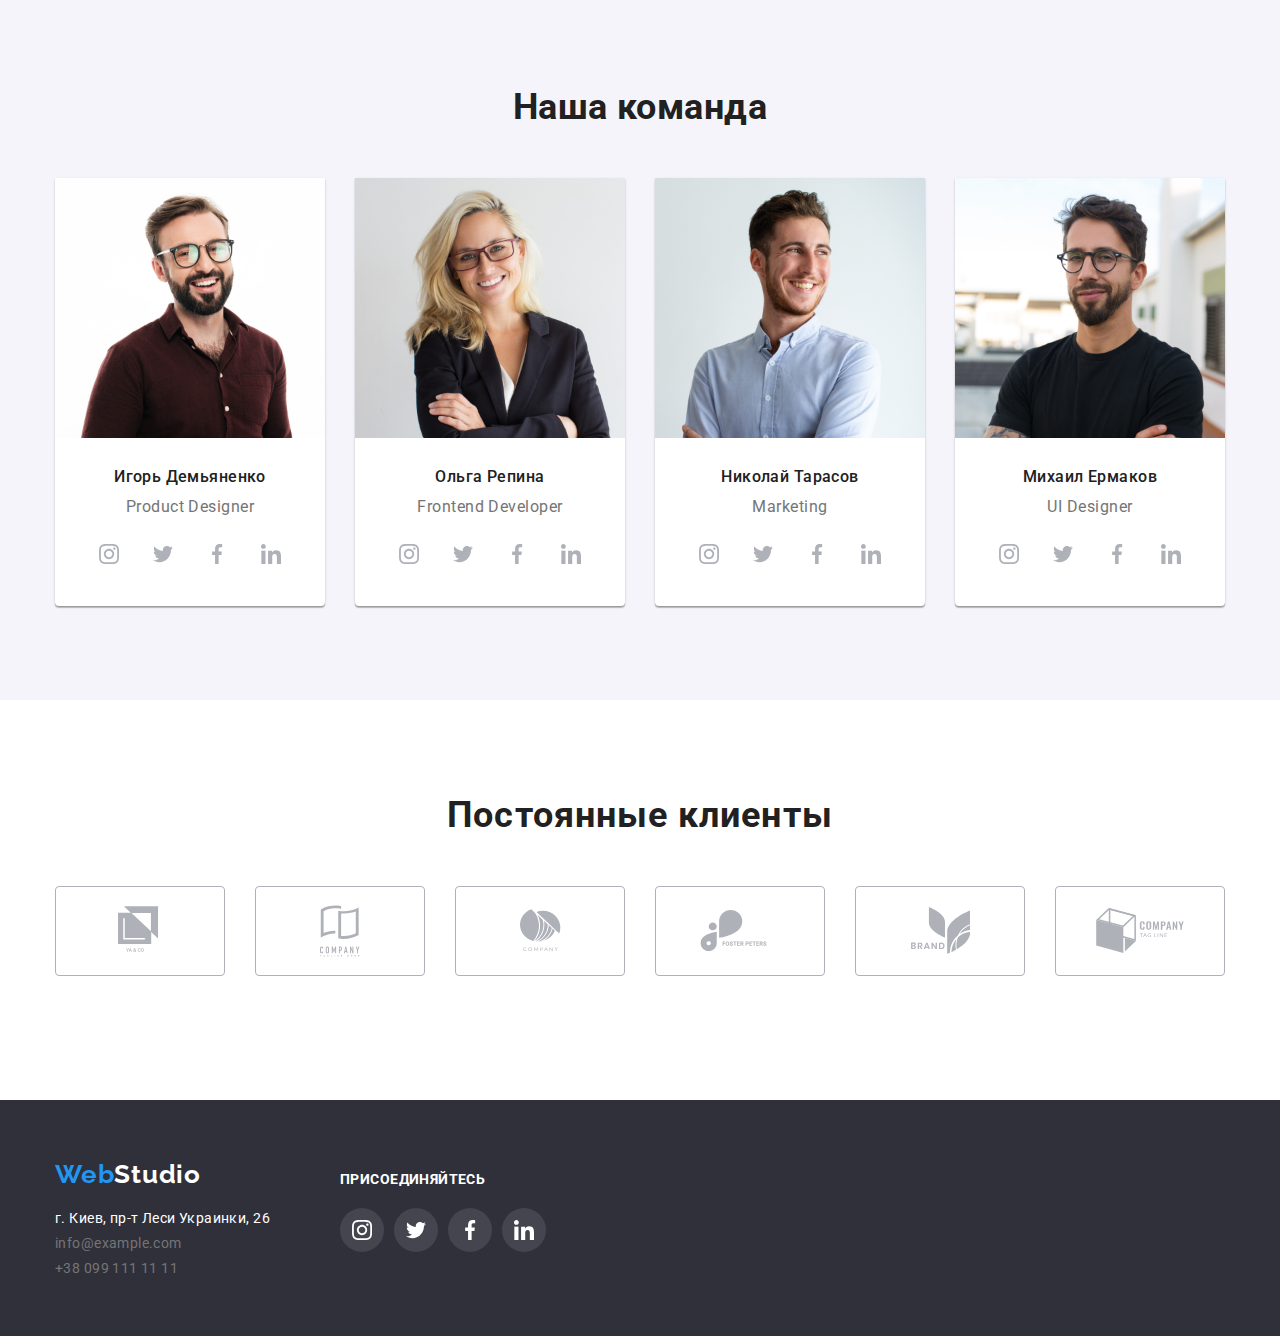
==== commit d03c19a7: "сделан внутриней текст к картинкам" ====
--- a/homework5/index.html
+++ b/homework5/index.html
@@ -104,39 +104,42 @@
     </div>
     </section>
   
-    <section class="about whatwedo">
+    <section class="about whatwedo inside-section">
       <div class="container">
       <h2 class="whatwedo title section-title">Чем мы занимаемся</h2>
       <ul class="list whatwedo-list ">
         <li class="whatwedo-item">
-          <a class="link disctops" href="">
+          <a class="link" href="">
           <img
             src="img/img.jpg"
             width="370"
             height="294"
             alt="написание кода"
           />
-          <!-- <p class="disctop">Десктопные приложения</p> -->
+          <p class="overlay-disctop">Десктопные приложения</p>
         </a>
         </li>
         <li class="whatwedo-item">
-          
+          <a class="link" href="">
           <img
             src="img/img(1).jpg"
             width="370"
             height="294"
             alt="создание приложений"
           />
-          <!-- <p>Десктопные приложения</p> -->
+          <p class="overlay-disctop">Десктопные приложения</p>
+        </a>
         </li>
         <li class="whatwedo-item">
+          <a class="link" href="">
           <img 
             src="img/img(2).jpg"
             width="370"
             height="294"
             alt="дизайнер с планшетом"
           />
-          <!-- <p>Десктопные приложения</p> -->
+          <p class="overlay-disctop">Десктопные приложения</p>
+        </a>
         </li>
       </ul>
     </div>
--- a/homework5/css/style.css
+++ b/homework5/css/style.css
@@ -9,6 +9,7 @@
     --rgb: rgba(255, 255, 255, 0.6)
     --join-sircle: rgba(255, 255, 255, 0.1);
     --bkg-drop: rgba(0, 0, 0, 0.2);
+    --imgoverlay: rgba(47, 48, 58, 0.8);
 }
 html {
     box-sizing: border-box;
@@ -216,6 +217,7 @@
     letter-spacing: 0.02em;
     color: var(--black-cl);
 }
+
 /* линия для меню в хедере */
 .current::after {
     content: "";
@@ -253,12 +255,8 @@
     text-align: center;
 }
 .hero-bag {
-    min-width: 1600px;
-    background-image: linear-gradient(
-      to right,
-      rgba(47, 48, 58, 0.4),
-      rgba(47, 48, 58, 0.4)
-    ),
+    /* min-width: 1600px; */
+    background-image: linear-gradient(to right,rgba(47, 48, 58, 0.4), rgba(47, 48, 58, 0.4)),
     url(../img/img.hero.jpg);
     background-repeat: no-repeat;
     background-position: center;
@@ -357,44 +355,52 @@
     margin-top: 30px;
     margin-left: 30px;
     flex-basis: calc(100% / 3 - 30px);
+}
+/* внутренние секции */ /* дисктопные предложения */
+.inside-section .link::before {
+    content: '';
+    display: inline-block;
+    width: 100%;
+    height: 70px;
+    background: var(--imgoverlay);
+  
+    position: absolute;
+    bottom: 0;
+  }
+  .inside-section .whatwedo-item {
+    position: relative;
+  }
+.inside-section .whatwedo-list {
+    display: flex;
+    flex-wrap: wrap;
+  }
+  
+  .inside-section .li-item:not(:nth-child(3n)) {
+    margin-right: 30px;
+  }
+  
+  .inside-section .li-item:not(:nth-last-child(-n + 3)) {
+    margin-bottom: 30px;
+  }
     
-}
-
-/* .disctop{
-    font-family: Roboto;
-    font-style: normal;
-    font-weight: bold;
-    font-size: 14px;
+.overlay-disctop {
+    position: absolute;
+    bottom: 0;
+
+    margin: 0;
+    width: 100%;
+    height: 70px;
+
+    display: flex;
+    justify-content: center;
+    align-items: center;
+
+    font-weight: 700;
     line-height: 1.14;
-    text-align: center;
-    letter-spacing: 0.03em;
     text-transform: uppercase;
     color: var(--white-cl);
-    
-}
-.disctop::after {
-    content: "";
-    position: absolute;
-    top: 50%;
-    left: 50%;
-    width: 100%;
-    height: 100%;
-    background-color: rgba(47, 48, 58, 0.8);
-    
-    
-}
-.disctops {
-    position: relative;
-}
-.disctop  {
-    position: absolute;
-    top: 50%;
-    left: 50%;
-    transform: translate(-50%, -50%);
-    margin-bottom: 0px;
-    
-
-} */
+}
+
 /* модальное окно */
 .close-button {
     display: block;
